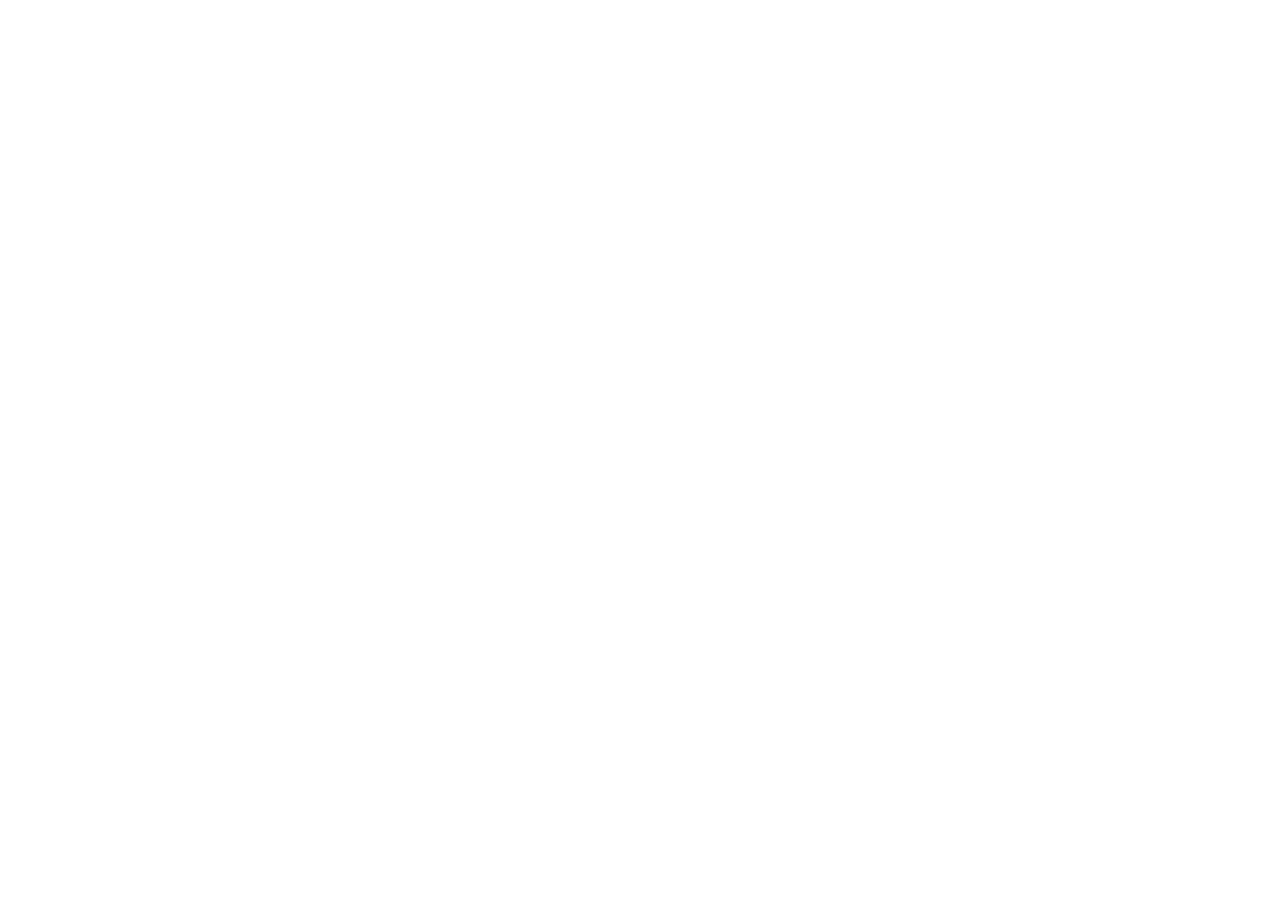
==== index.html @ d03d7b8f "commit message" ====
<!DOCTYPE html>
<html lang="en">
    <head>
    	<meta charset="UTF-8">
    	<title>Karma Clone Landing Page</title>
    	<link rel="stylesheet" href="css/style.css">
    	<link rel="stylesheet" href="css/style.css">
    </head>
    <body>
        <nav class="top-navigation">
            <div class="content"></div>
        </nav>
    </body>
</html>
---- css/style.css ----
/* Navigation Section */
.top-navigation {
    background-color: #fff;
}
.top-navigation > .content {
    width: 970px;
    height: 70px;
    margin: 0 auto;
}
---- css/style.css ----
/* Navigation Section */
.top-navigation {
    background-color: #fff;
}
.top-navigation > .content {
    width: 970px;
    height: 70px;
    margin: 0 auto;
}
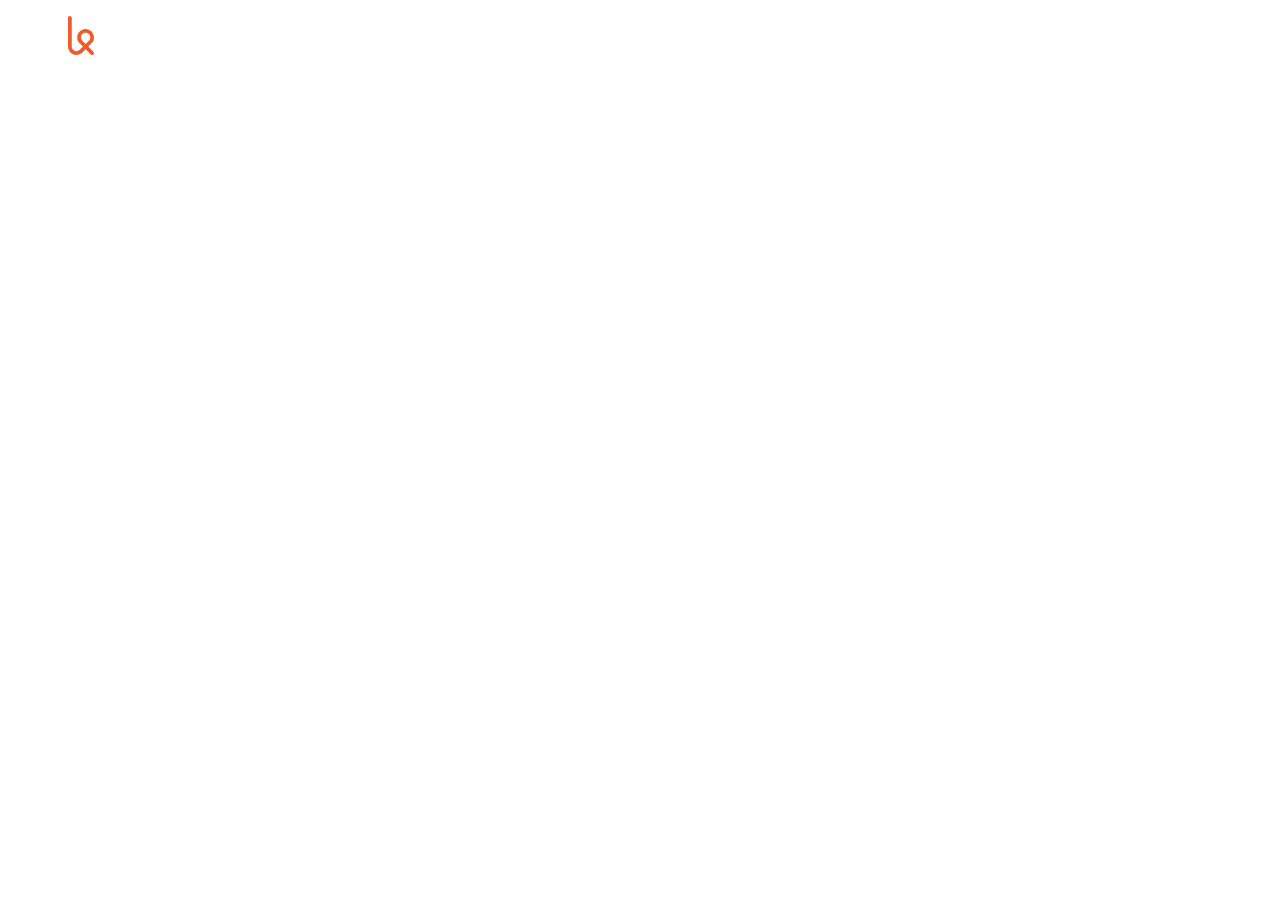
==== commit 629fbb3a: "commit message" ====
--- a/index.html
+++ b/index.html
@@ -7,6 +7,9 @@
     	<link rel="stylesheet" href="css/style.css">
     </head>
     <body>
+         <div class="content">
+            <img class="logo" src="images/karma-logo.svg" alt="Karma" width="26">
+        </div>
         <nav class="top-navigation">
             <div class="content"></div>
         </nav>
--- a/css/style.css
+++ b/css/style.css
@@ -6,4 +6,8 @@
     width: 970px;
     height: 70px;
     margin: 0 auto;
+}
+.logo {
+    margin-left: 60px;
+    height: 55px;
 }--- a/css/style.css
+++ b/css/style.css
@@ -6,4 +6,8 @@
     width: 970px;
     height: 70px;
     margin: 0 auto;
+}
+.logo {
+    margin-left: 60px;
+    height: 55px;
 }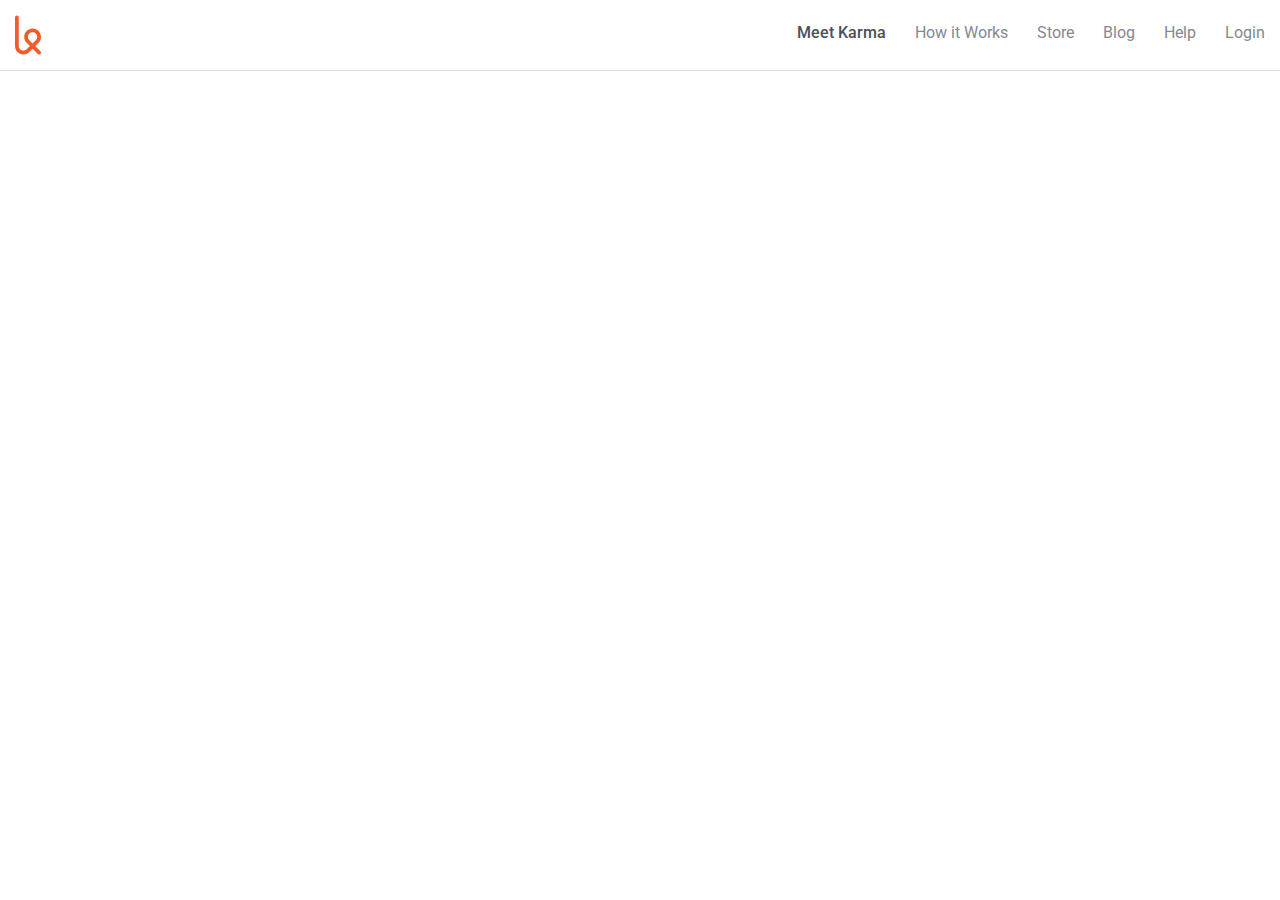
==== commit bfcd73db: "Initial commit" ====
--- a/index.html
+++ b/index.html
@@ -5,13 +5,21 @@
     	<title>Karma Clone Landing Page</title>
     	<link rel="stylesheet" href="css/style.css">
     	<link rel="stylesheet" href="css/style.css">
+        <link href='http://fonts.googleapis.com/css?family=Roboto:400,500,300' rel='stylesheet' type='text/css'>
     </head>
-    <body>
-         <div class="content">
-            <img class="logo" src="images/karma-logo.svg" alt="Karma" width="26">
-        </div>
-        <nav class="top-navigation">
-            <div class="content"></div>
-        </nav>
-    </body>
+<body>
+<nav class="top-navigation">
+    <div class="content">
+        <ul class="links">
+            <li class="active">Meet Karma</li>
+            <li>How it Works</li>
+            <li>Store</li>
+            <li>Blog</li>
+            <li>Help</li>
+            <li>Login</li>
+        </ul>
+        <img class="logo" src="images/karma-logo.svg" alt="Logo Image" width="26">
+    </div>
+</nav>
+</body>
 </html>--- a/css/style.css
+++ b/css/style.css
@@ -1,13 +1,100 @@
-/* Navigation Section */
+html, body, div, span, applet, object, iframe,
+h1, h2, h3, h4, h5, h6, p, blockquote, pre,
+a, abbr, acronym, address, big, cite, code,
+del, dfn, em, img, ins, kbd, q, s, samp,
+small, strike, strong, sub, sup, tt, var,
+b, u, i, center,
+dl, dt, dd, ol, ul, li,
+fieldset, form, label, legend,
+table, caption, tbody, tfoot, thead, tr, th, td,
+article, aside, canvas, details, embed, 
+figure, figcaption, footer, header, hgroup, 
+menu, nav, output, ruby, section, summary,
+time, mark, audio, video {
+    margin: 0;
+    padding: 0;
+    border: 0;
+    font-size: 100%;
+    font: inherit;
+    vertical-align: baseline;
+    box-sizing: border-box;
+}
+/**
+ * HTML5 display-role reset for older browsers
+ */
+article, aside, details, figcaption, figure, 
+footer, header, hgroup, menu, nav, section {
+    display: block;
+}
+body {
+    line-height: 1;
+}
+ol, ul {
+    list-style: none;
+}
+/**
+ * End of Reset
+ */
+/**
+ * Start of Custom Styles
+ */
+html {
+  box-sizing: border-box;
+}
+*, *:before, *:after {
+  box-sizing: inherit;
+}
+
+body {
+    /*background-color: LightGray;*/
+    font-family: 'Roboto', sans-serif;
+    -webkit-font-smoothing: antialiased;
+}
+div {
+    /*border: 1px solid Chocolate;*/
+}
+.content {
+    padding: 0 0.938rem;
+    margin: 0 auto;
+    min-width: 37.5rem;
+}
+:focus {
+    outline: none;
+}
+
+/**
+ * Navigation Section
+ */
 .top-navigation {
     background-color: #fff;
+    position: fixed;
+    width: 100%;
+    border-bottom: 1px solid #DDD;
+    z-index: 9999;
 }
 .top-navigation > .content {
-    width: 970px;
-    height: 70px;
-    margin: 0 auto;
+    height: 4.375rem;
 }
-.logo {
-    margin-left: 60px;
-    height: 55px;
+.top-navigation .logo {
+    height: 4.375rem;
+}
+.top-navigation .links {
+    float: right;
+    font-family: 'Roboto', sans-serif;
+    color: #838994;
+    font-size: 16px;
+    margin-top: 25px;
+    -webkit-font-smoothing: antialiased;
+}
+.top-navigation .links li {
+    display: inline-block;
+    margin-left: 25px;
+}
+.top-navigation .links .active {
+    color: #4c5058;
+    font-weight: 500;
+}
+.top-navigation .links li:hover {
+    cursor: pointer;
+    color: #333333;
 }--- a/css/style.css
+++ b/css/style.css
@@ -1,13 +1,100 @@
-/* Navigation Section */
+html, body, div, span, applet, object, iframe,
+h1, h2, h3, h4, h5, h6, p, blockquote, pre,
+a, abbr, acronym, address, big, cite, code,
+del, dfn, em, img, ins, kbd, q, s, samp,
+small, strike, strong, sub, sup, tt, var,
+b, u, i, center,
+dl, dt, dd, ol, ul, li,
+fieldset, form, label, legend,
+table, caption, tbody, tfoot, thead, tr, th, td,
+article, aside, canvas, details, embed, 
+figure, figcaption, footer, header, hgroup, 
+menu, nav, output, ruby, section, summary,
+time, mark, audio, video {
+    margin: 0;
+    padding: 0;
+    border: 0;
+    font-size: 100%;
+    font: inherit;
+    vertical-align: baseline;
+    box-sizing: border-box;
+}
+/**
+ * HTML5 display-role reset for older browsers
+ */
+article, aside, details, figcaption, figure, 
+footer, header, hgroup, menu, nav, section {
+    display: block;
+}
+body {
+    line-height: 1;
+}
+ol, ul {
+    list-style: none;
+}
+/**
+ * End of Reset
+ */
+/**
+ * Start of Custom Styles
+ */
+html {
+  box-sizing: border-box;
+}
+*, *:before, *:after {
+  box-sizing: inherit;
+}
+
+body {
+    /*background-color: LightGray;*/
+    font-family: 'Roboto', sans-serif;
+    -webkit-font-smoothing: antialiased;
+}
+div {
+    /*border: 1px solid Chocolate;*/
+}
+.content {
+    padding: 0 0.938rem;
+    margin: 0 auto;
+    min-width: 37.5rem;
+}
+:focus {
+    outline: none;
+}
+
+/**
+ * Navigation Section
+ */
 .top-navigation {
     background-color: #fff;
+    position: fixed;
+    width: 100%;
+    border-bottom: 1px solid #DDD;
+    z-index: 9999;
 }
 .top-navigation > .content {
-    width: 970px;
-    height: 70px;
-    margin: 0 auto;
+    height: 4.375rem;
 }
-.logo {
-    margin-left: 60px;
-    height: 55px;
+.top-navigation .logo {
+    height: 4.375rem;
+}
+.top-navigation .links {
+    float: right;
+    font-family: 'Roboto', sans-serif;
+    color: #838994;
+    font-size: 16px;
+    margin-top: 25px;
+    -webkit-font-smoothing: antialiased;
+}
+.top-navigation .links li {
+    display: inline-block;
+    margin-left: 25px;
+}
+.top-navigation .links .active {
+    color: #4c5058;
+    font-weight: 500;
+}
+.top-navigation .links li:hover {
+    cursor: pointer;
+    color: #333333;
 }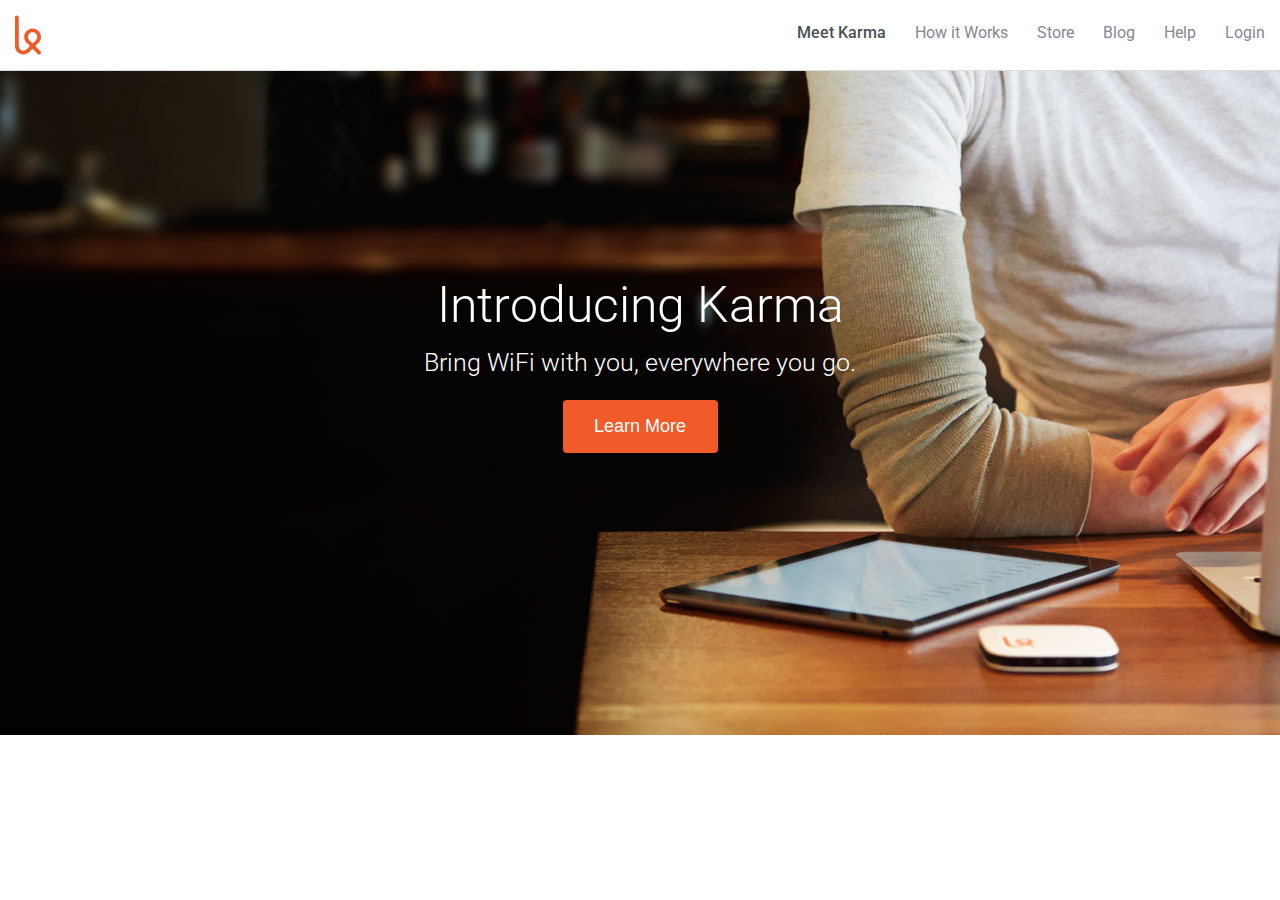
==== commit 4cb374ab: "commit message" ====
--- a/index.html
+++ b/index.html
@@ -8,18 +8,29 @@
         <link href='http://fonts.googleapis.com/css?family=Roboto:400,500,300' rel='stylesheet' type='text/css'>
     </head>
 <body>
-<nav class="top-navigation">
+    <nav class="top-navigation">
+        <div class="content">
+            <ul class="links">
+                <li class="active">Meet Karma</li>
+                <li>How it Works</li>
+                <li>Store</li>
+                <li>Blog</li>
+                <li>Help</li>
+                <li>Login</li>
+            </ul>
+            <img class="logo" src="images/karma-logo.svg" alt="Logo Image" width="26">
+        </div>
+    </nav>
+
+<section class="introduction">
     <div class="content">
-        <ul class="links">
-            <li class="active">Meet Karma</li>
-            <li>How it Works</li>
-            <li>Store</li>
-            <li>Blog</li>
-            <li>Help</li>
-            <li>Login</li>
-        </ul>
-        <img class="logo" src="images/karma-logo.svg" alt="Logo Image" width="26">
+        <h1>Introducing Karma</h1>
+        <h3>Bring WiFi with you, everywhere you go.</h3>
+        <button class="big-button">Learn More</button>
     </div>
-</nav>
+</section>
+
+    </section>
+
 </body>
 </html>--- a/css/style.css
+++ b/css/style.css
@@ -97,4 +97,53 @@
 .top-navigation .links li:hover {
     cursor: pointer;
     color: #333333;
-}+}
+
+/**
+ * Introduction Section
+ */
+
+ .introduction {
+    background-image: url('../images/first-background.jpg');
+    background-position: center bottom;
+    background-repeat: no-repeat;
+    height: 45.938rem;
+    background: cover;
+    overflow: auto;
+}
+
+.introduction h1,
+.introduction h3 {
+    color: white;
+    text-align: center;
+    font-weight: 300;
+}
+.introduction h1 {
+    margin-top: 17.5rem;
+    font-size: 3.125rem;
+}
+.introduction h3 {
+    margin-top: 1.25rem;
+    font-size: 1.563rem;
+}
+
+.big-button {
+    width: 9.688rem;
+    background-color: #f15a29;
+    border-color: #f15a29;
+    text-shadow: none;
+    border-style: none;
+    border-radius: 4px;
+    padding: 1rem 1.5rem;
+    color: white;
+    font-size: 1.125rem;
+    margin: 0 auto;
+    display: block;
+}
+
+.introduction .big-button {
+    color: white;
+    text-align: center;
+    margin-top: 1.563rem;
+}
+
--- a/css/style.css
+++ b/css/style.css
@@ -97,4 +97,53 @@
 .top-navigation .links li:hover {
     cursor: pointer;
     color: #333333;
-}+}
+
+/**
+ * Introduction Section
+ */
+
+ .introduction {
+    background-image: url('../images/first-background.jpg');
+    background-position: center bottom;
+    background-repeat: no-repeat;
+    height: 45.938rem;
+    background: cover;
+    overflow: auto;
+}
+
+.introduction h1,
+.introduction h3 {
+    color: white;
+    text-align: center;
+    font-weight: 300;
+}
+.introduction h1 {
+    margin-top: 17.5rem;
+    font-size: 3.125rem;
+}
+.introduction h3 {
+    margin-top: 1.25rem;
+    font-size: 1.563rem;
+}
+
+.big-button {
+    width: 9.688rem;
+    background-color: #f15a29;
+    border-color: #f15a29;
+    text-shadow: none;
+    border-style: none;
+    border-radius: 4px;
+    padding: 1rem 1.5rem;
+    color: white;
+    font-size: 1.125rem;
+    margin: 0 auto;
+    display: block;
+}
+
+.introduction .big-button {
+    color: white;
+    text-align: center;
+    margin-top: 1.563rem;
+}
+
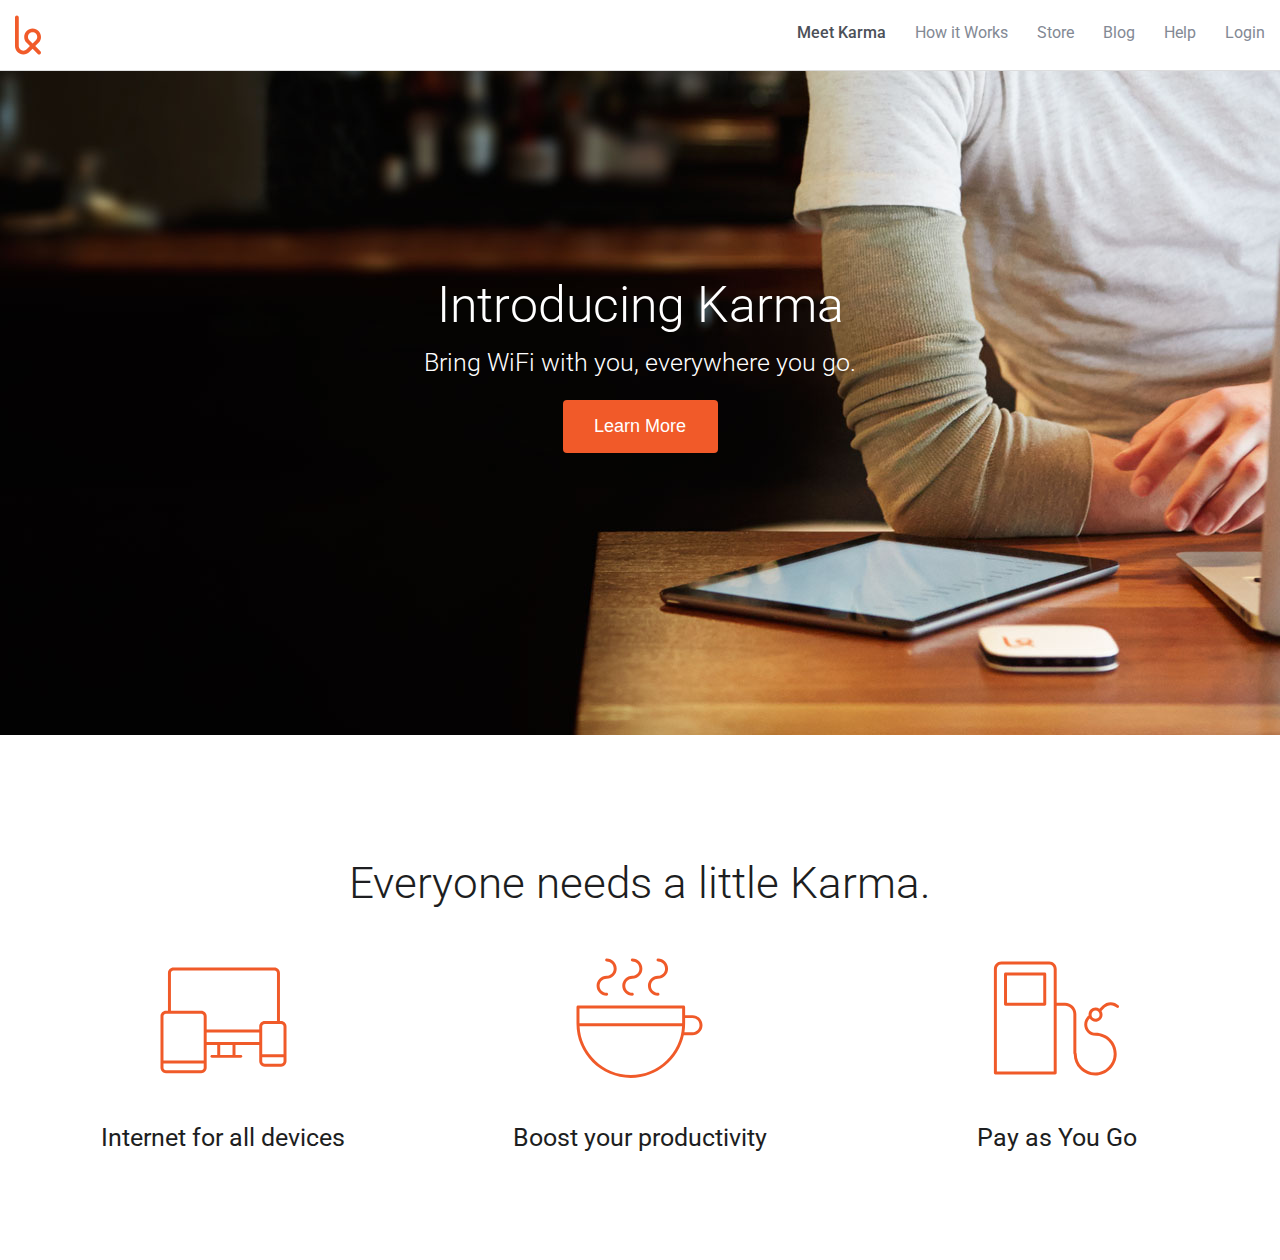
==== commit c1465886: "commit message" ====
--- a/index.html
+++ b/index.html
@@ -29,7 +29,30 @@
         <button class="big-button">Learn More</button>
     </div>
 </section>
-
+    <section class="cases">
+        <div class="content">
+            <h2>Everyone needs a little Karma.</h2>
+            <ul class="devices">
+                <li>
+                    <img width="127px" height="127px" src="images/icon-devices.svg" alt="Internet for all devices image">
+                    <div class="caption">
+                        <h3>Internet for all devices</h3>
+                    </div>
+                </li>
+                <li>
+                    <img width="127px" height="127px" src="images/icon-coffee.svg" alt="Boost your productivity image">
+                    <div class="caption">
+                        <h3>Boost your productivity</h3>
+                    </div>
+                </li>
+                <li>
+                    <img width="127px" height="127px" src="images/icon-refill.svg" alt="Pay as You Go image">
+                    <div class="caption">
+                        <h3>Pay as You Go</h3>
+                    </div>
+                </li>
+            </ul>
+        </div>
     </section>
 
 </body>
--- a/css/style.css
+++ b/css/style.css
@@ -147,3 +147,36 @@
     margin-top: 1.563rem;
 }
 
+/**
+ * Cases Section
+ */
+
+.cases {
+    background-color: #fff;
+    overflow: hidden;
+    padding-bottom: 5rem;
+}
+.cases .content {
+    margin-top: 7.875rem;
+    padding: none;
+    color: #1d1e21;
+    text-align: center;
+}
+.cases h2 {
+    font-size: 2.75rem;
+    margin: 1.625rem 0 3.125rem;
+    font-weight: 300;
+}
+.cases .devices > li {
+    width: 33.3333333%;
+    float:left;
+}
+.cases .devices h3 {
+    font-weight: 400;
+    font-size: 1.563rem;
+    margin: 2.5rem 0px 1.875rem;
+}
+.cases .devices p {
+    font-weight: 300;
+    font-size: 1.313rem;
+}
--- a/css/style.css
+++ b/css/style.css
@@ -147,3 +147,36 @@
     margin-top: 1.563rem;
 }
 
+/**
+ * Cases Section
+ */
+
+.cases {
+    background-color: #fff;
+    overflow: hidden;
+    padding-bottom: 5rem;
+}
+.cases .content {
+    margin-top: 7.875rem;
+    padding: none;
+    color: #1d1e21;
+    text-align: center;
+}
+.cases h2 {
+    font-size: 2.75rem;
+    margin: 1.625rem 0 3.125rem;
+    font-weight: 300;
+}
+.cases .devices > li {
+    width: 33.3333333%;
+    float:left;
+}
+.cases .devices h3 {
+    font-weight: 400;
+    font-size: 1.563rem;
+    margin: 2.5rem 0px 1.875rem;
+}
+.cases .devices p {
+    font-weight: 300;
+    font-size: 1.313rem;
+}
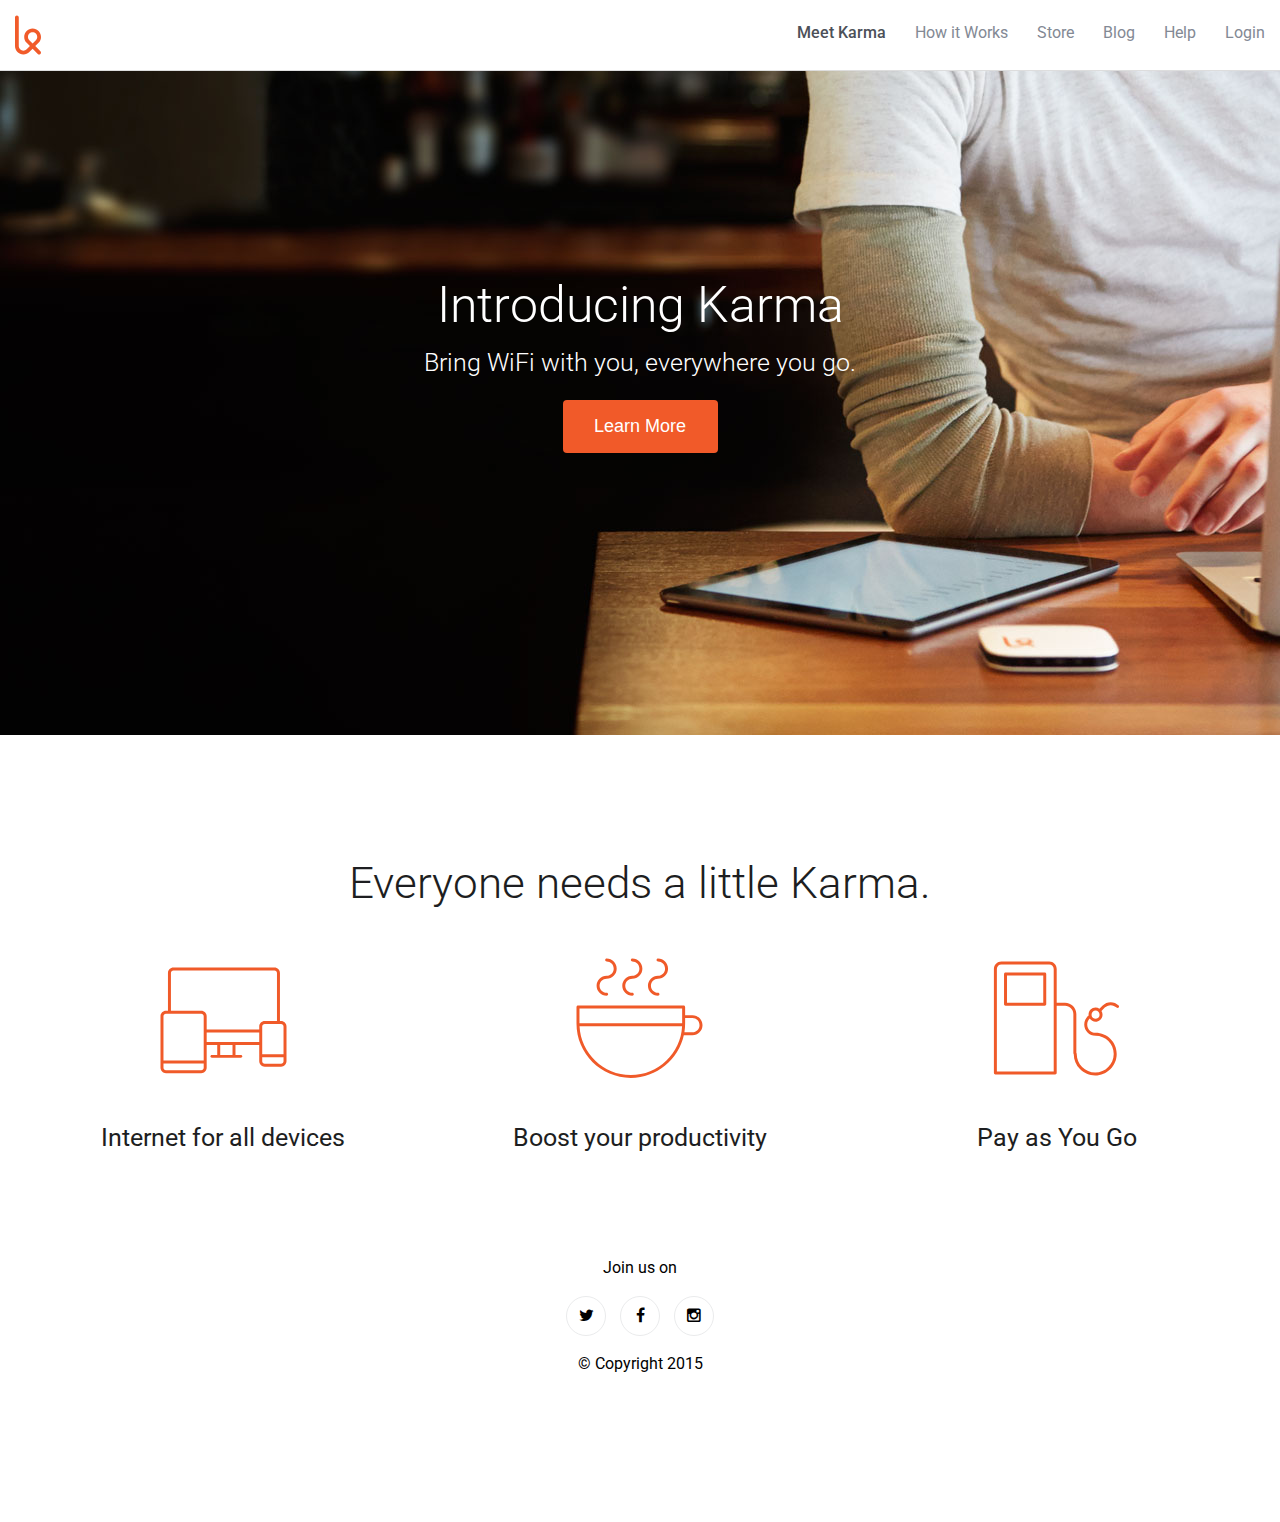
==== commit ba5c0c72: "commit message" ====
--- a/index.html
+++ b/index.html
@@ -4,8 +4,9 @@
     	<meta charset="UTF-8">
     	<title>Karma Clone Landing Page</title>
     	<link rel="stylesheet" href="css/style.css">
-    	<link rel="stylesheet" href="css/style.css">
         <link href='http://fonts.googleapis.com/css?family=Roboto:400,500,300' rel='stylesheet' type='text/css'>
+        <!-- <link href="//maxcdn.bootstrapcdn.com/font-awesome/4.2.0/css/font-awesome.min.css" rel="stylesheet"> -->
+        <link href="css/font-awesome.min.css" rel="stylesheet">
     </head>
 <body>
     <nav class="top-navigation">
@@ -54,6 +55,24 @@
             </ul>
         </div>
     </section>
+    
+    <footer class="social">
+    <div class="content">
+        <ul class="icons">
+            <p>Join us on</p>
+            <li>
+                <i class="fa fa-twitter"></i>
+            </li>
+            <li>
+                <i class="fa fa-facebook"></i>
+            </li>
+            <li>
+                <i class="fa fa-instagram"></i>
+            </li>
+        </ul>
+        <p>&copy; Copyright 2015<p>
+    </div>
+</footer>
 
 </body>
 </html>--- a/css/style.css
+++ b/css/style.css
@@ -180,3 +180,28 @@
     font-weight: 300;
     font-size: 1.313rem;
 }
+
+/**
+ * Footer
+ */
+.social {
+    background-color: #fff;
+    overflow: auto;
+    padding-bottom: 9.375rem;
+    text-align: center;
+}
+.social hr {
+    border: 0;
+    border-top: 1px solid #eaebec;
+    margin: 1.313rem 0;
+}
+.social .icons > li {
+    border-radius: 1.25rem;
+    width: 2.5rem;
+    height: 2.5rem;
+    display: inline-block;
+    margin: 1.25rem 5px;
+    border: 1px solid #eaebec;
+    padding: 0.625rem 0;
+    text-align: center;
+}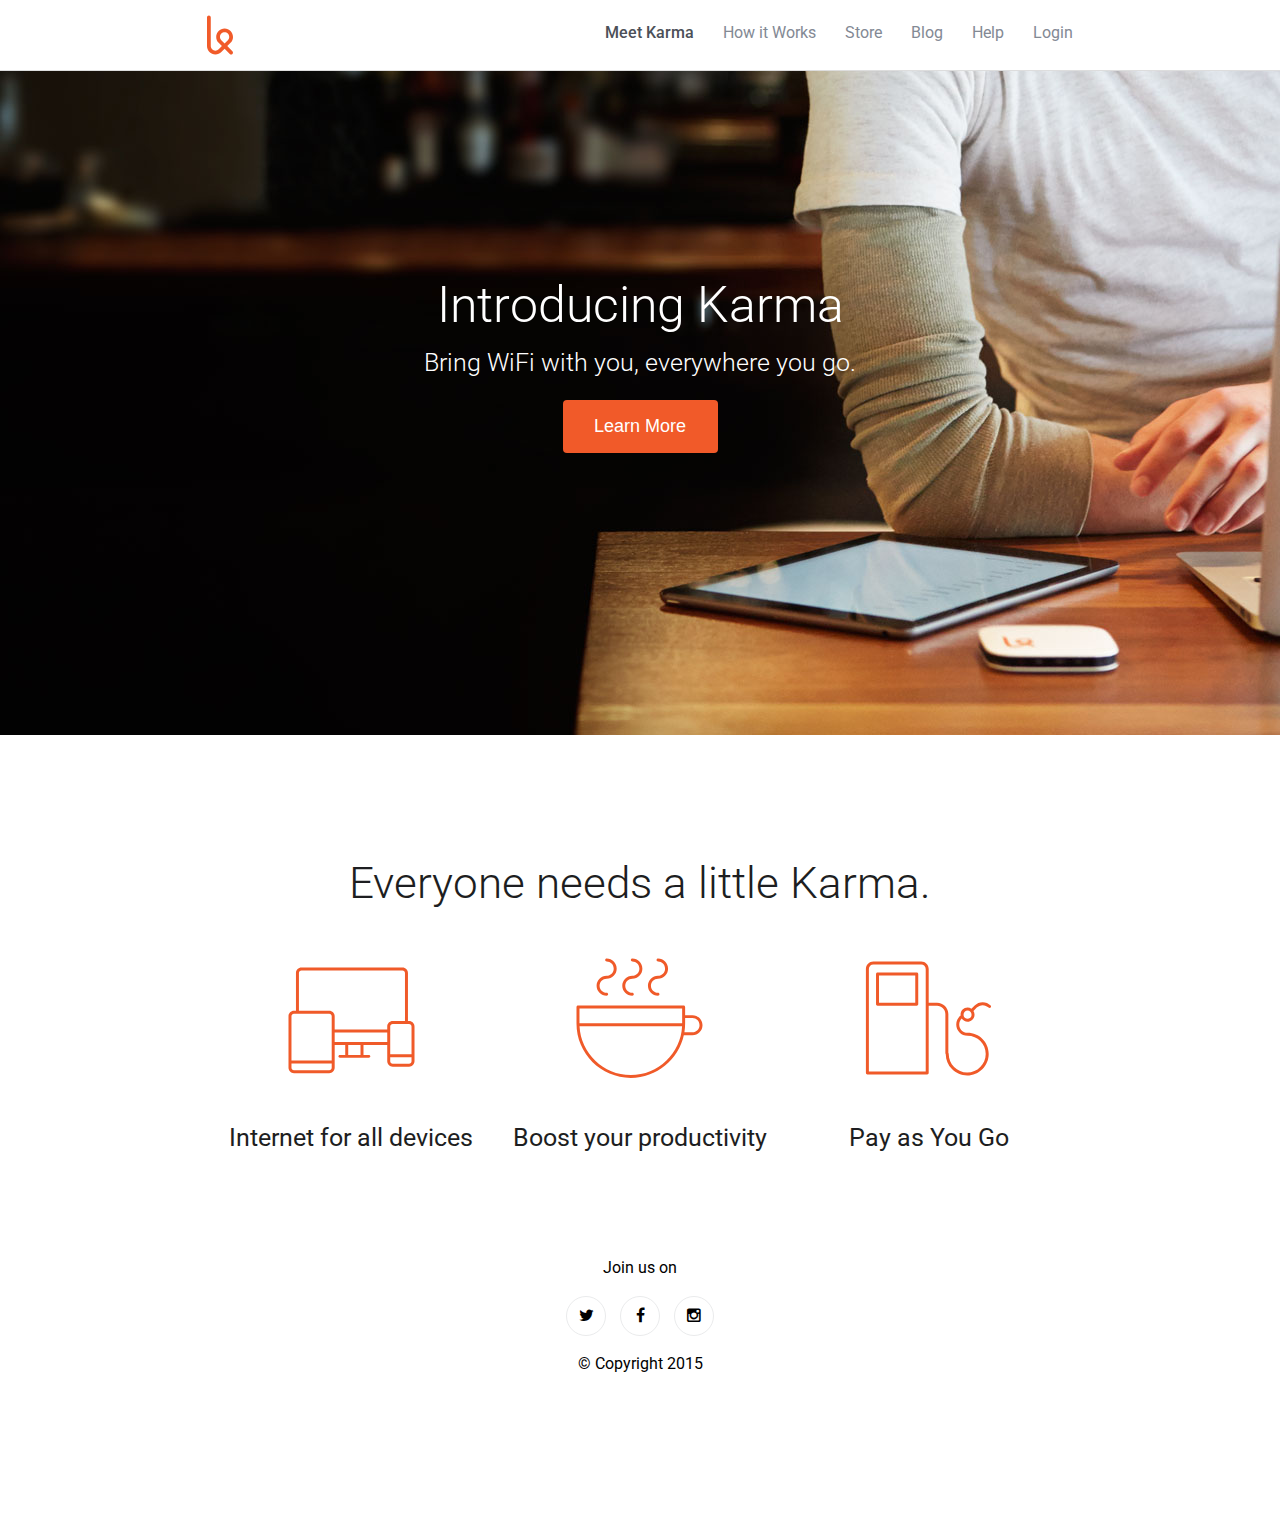
==== commit b5f621d3: "deleting extra karma logo" ====
--- a/index.html
+++ b/index.html
@@ -3,10 +3,10 @@
     <head>
     	<meta charset="UTF-8">
     	<title>Karma Clone Landing Page</title>
-    	<link rel="stylesheet" href="css/style.css">
         <link href='http://fonts.googleapis.com/css?family=Roboto:400,500,300' rel='stylesheet' type='text/css'>
         <!-- <link href="//maxcdn.bootstrapcdn.com/font-awesome/4.2.0/css/font-awesome.min.css" rel="stylesheet"> -->
         <link href="css/font-awesome.min.css" rel="stylesheet">
+        <link rel="stylesheet" href="css/style.css">
     </head>
 <body>
     <nav class="top-navigation">
--- a/css/style.css
+++ b/css/style.css
@@ -55,8 +55,10 @@
 }
 .content {
     padding: 0 0.938rem;
-    margin: 0 auto;
+    margin-left: auto;
+    margin-right: auto;
     min-width: 37.5rem;
+    width: 70%;
 }
 :focus {
     outline: none;
@@ -72,7 +74,7 @@
     border-bottom: 1px solid #DDD;
     z-index: 9999;
 }
-.top-navigation > .content {
+.top-navigation  .content {
     height: 4.375rem;
 }
 .top-navigation .logo {
@@ -108,7 +110,7 @@
     background-position: center bottom;
     background-repeat: no-repeat;
     height: 45.938rem;
-    background: cover;
+    background-size: cover;
     overflow: auto;
 }
 
@@ -204,4 +206,24 @@
     border: 1px solid #eaebec;
     padding: 0.625rem 0;
     text-align: center;
+}
+
+/**
+ * button
+ */
+button {
+    width: 9.688rem;
+    background-color: #f15a29;
+    border-color: #f15a29;
+    text-shadow: none;
+    border-style: none;
+    border-radius: 4px;
+    padding: 1rem 1.5rem;
+    color: white;
+    font-size: 1.125rem;
+}
+button:hover {
+    background-color: #d9400e;
+    border-color: #cf3d0e;
+    cursor: pointer;
 }